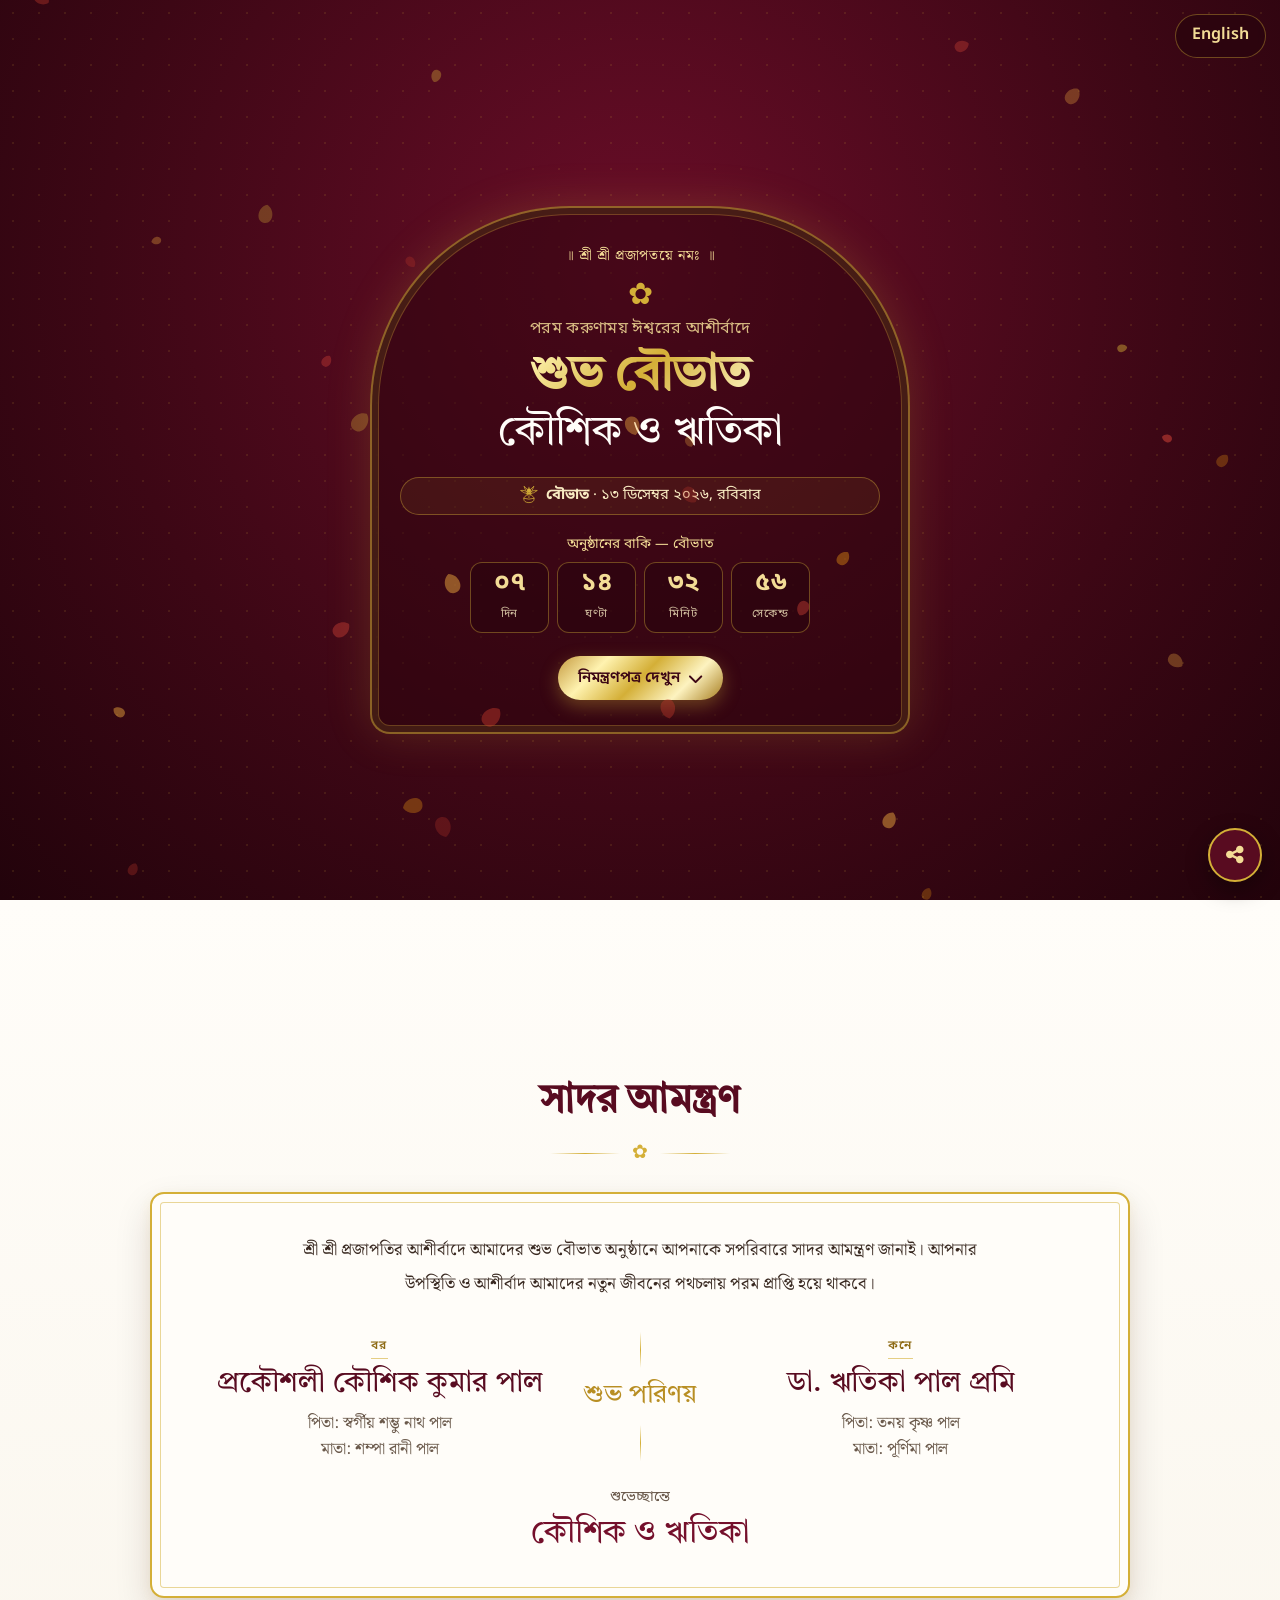
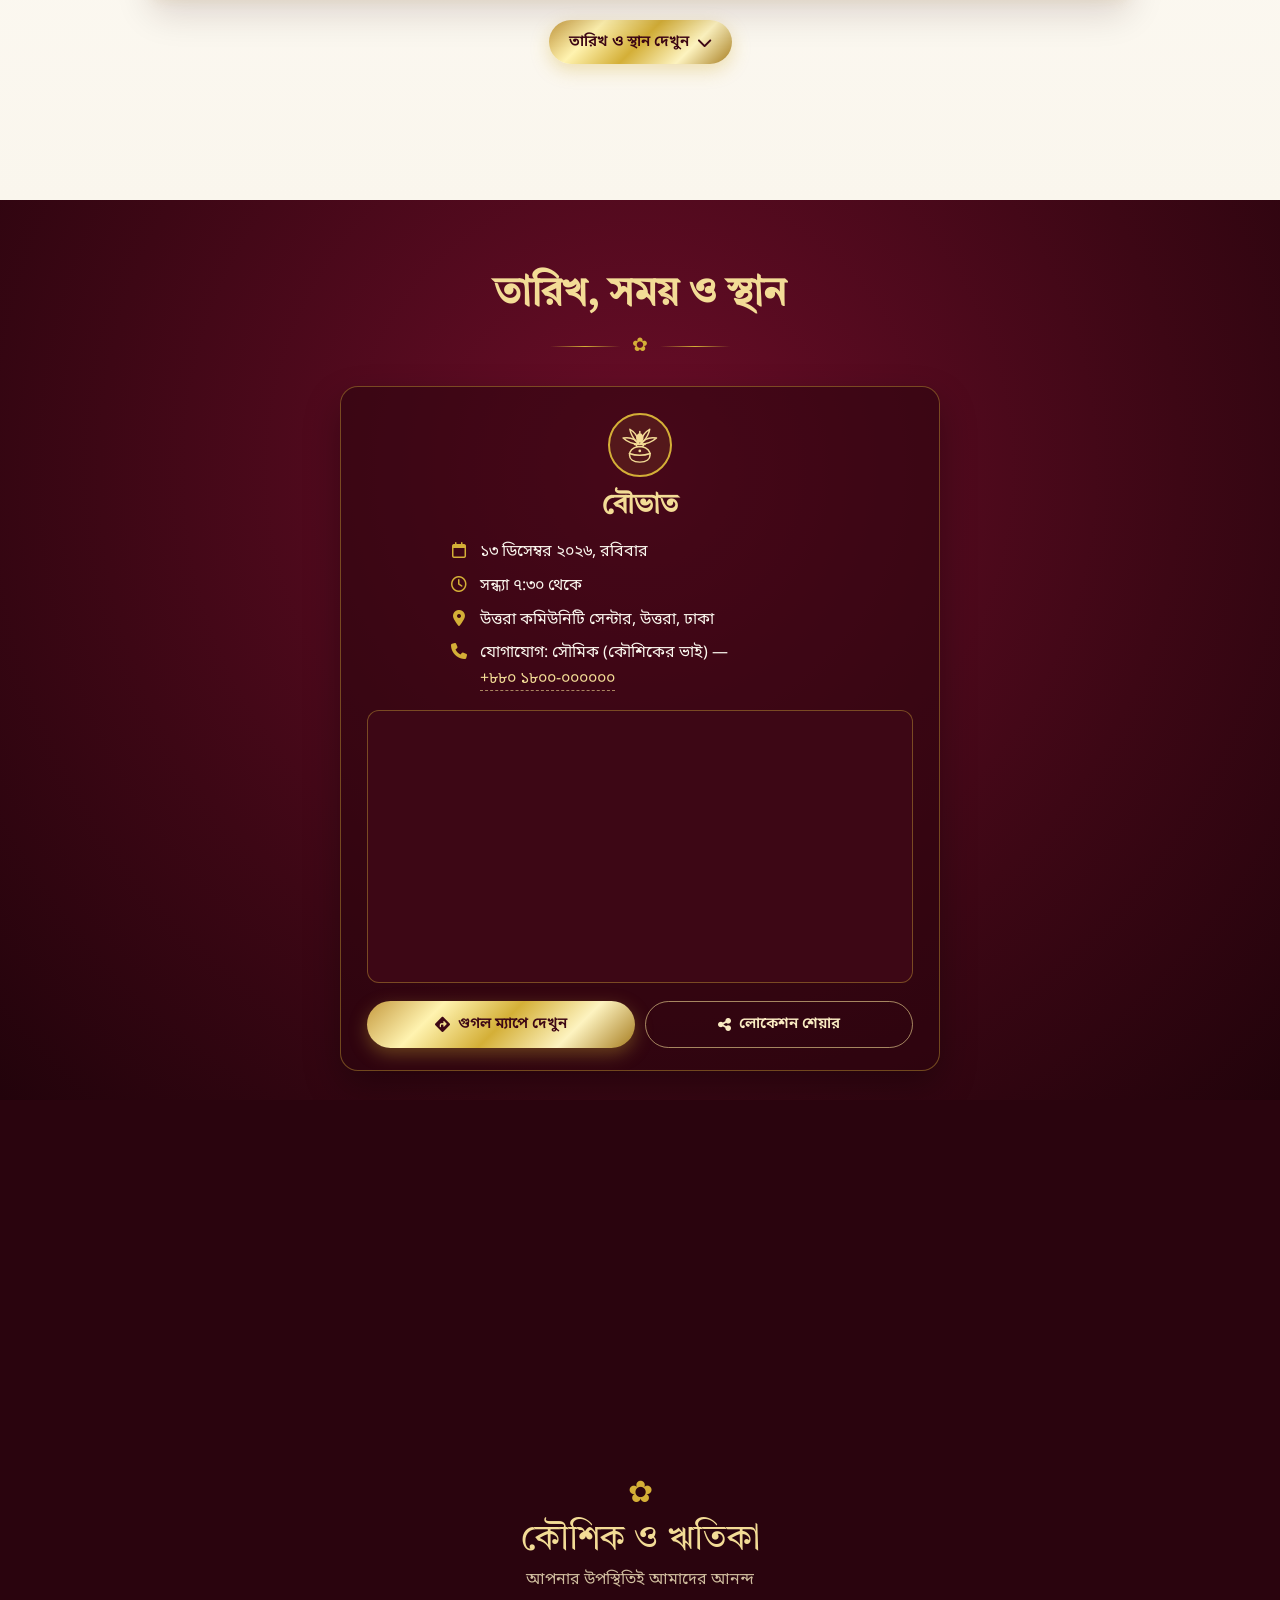
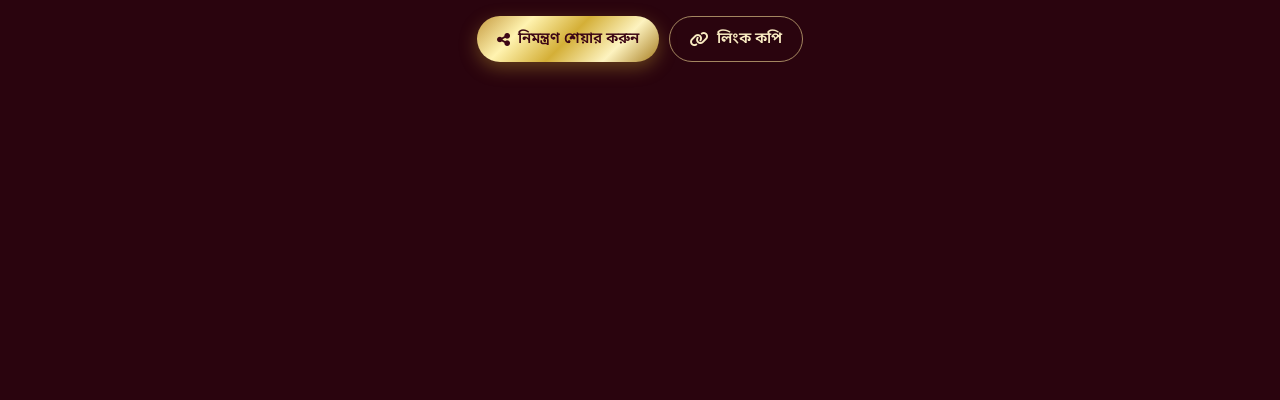
==== reception/index.html @ f01e1d31 "initial commit" ====
<!DOCTYPE html>
<html lang="bn">
<head>
  <meta charset="UTF-8">
  <meta name="viewport" content="width=device-width, initial-scale=1.0">
  <title>কৌশিক ও ঋতিকা | শুভ বৌভাত</title>
  <meta name="description" content="বৌভাত: ১৩ ডিসেম্বর ২০২৬, সন্ধ্যা ৭:৩০ থেকে · উত্তরা কমিউনিটি সেন্টার, ঢাকা">
  <meta name="theme-color" content="#3D0715">
  <meta property="og:title" content="কৌশিক ও ঋতিকা | শুভ বৌভাত">
  <meta property="og:description" content="বৌভাত: ১৩ ডিসেম্বর ২০২৬, সন্ধ্যা ৭:৩০ থেকে · উত্তরা কমিউনিটি সেন্টার, ঢাকা">
  <meta property="og:type" content="website">

  <link rel="preconnect" href="https://fonts.googleapis.com">
  <link rel="preconnect" href="https://fonts.gstatic.com" crossorigin>
  <link href="https://fonts.googleapis.com/css2?family=Cinzel:wght@500;700&family=Cormorant+Garamond:wght@400;600&family=Great+Vibes&family=Outfit:wght@400;600&family=Tiro+Bangla&family=Noto+Sans+Bengali:wght@400;600&family=Noto+Serif+Bengali:wght@400;600&display=swap" rel="stylesheet">
  <link rel="stylesheet" href="https://cdnjs.cloudflare.com/ajax/libs/font-awesome/6.5.1/css/all.min.css" integrity="sha512-DTOQO9RWCH3ppGqcWaEA1BIZOC6xxalwEsw9c2QQeAIftl+Vegovlnee1c9QX4TctnWMn13TZye+giMm8e2LwA==" crossorigin="anonymous" referrerpolicy="no-referrer">
  <link rel="stylesheet" href="../css/style.css">
</head>
<body data-card="reception" data-root="../">
  <canvas id="petals"></canvas>
  <div id="app"></div>
  <script src="../js/config.js"></script>
  <script src="../js/app.js"></script>
</body>
</html>
---- css/style.css ----
/* ==========================================================================
   WEDDING INVITATION CARD
   Palette: Royal Maroon, Cream/Ivory, Metallic Gold
   ========================================================================== */

:root {
  --maroon-dark: #2A040E;
  --maroon-900: #3D0715;
  --maroon-800: #580B20;
  --maroon-700: #740F2B;

  --gold-200: #F9EBC2;
  --gold-300: #F3DC96;
  --gold-500: #D4AF37;
  --gold-600: #B88E23;
  --gold-700: #8E6B15;

  --cream-50: #FFFDF9;
  --cream-100: #FAF6ED;
  --cream-200: #F3EBD9;

  --ink: #3A2A22;
  --ink-soft: #6B5A4C;

  --grad-gold-foil: linear-gradient(135deg, #C59A3F 0%, #FFF3B0 25%, #D4AF37 50%, #FDF3C0 75%, #A67C1E 100%);
  --grad-maroon-radial: radial-gradient(circle at 50% 30%, #6A0D28 0%, #3D0715 60%, #22030B 100%);
  --border-gold: 1px solid rgba(212, 175, 55, 0.4);
  --shadow-card: 0 16px 36px rgba(42, 4, 14, 0.14), 0 4px 12px rgba(212, 175, 55, 0.1);

  --font-display: 'Cinzel', serif;
  --font-script: 'Great Vibes', cursive;
  --font-body: 'Cormorant Garamond', Georgia, serif;
  --font-ui: 'Outfit', system-ui, sans-serif;
}

html[lang="bn"] {
  --font-display: 'Tiro Bangla', 'Noto Serif Bengali', serif;
  --font-script: 'Tiro Bangla', 'Noto Serif Bengali', serif;
  --font-body: 'Noto Serif Bengali', serif;
  --font-ui: 'Noto Sans Bengali', sans-serif;
}

*, *::before, *::after { box-sizing: border-box; margin: 0; padding: 0; }

html { scroll-behavior: smooth; background: var(--maroon-dark); }

body {
  font-family: var(--font-body);
  color: var(--ink);
  background: var(--cream-100);
  line-height: 1.6;
  overflow-x: hidden;
  -webkit-font-smoothing: antialiased;
}

button { font: inherit; cursor: pointer; }
a { color: inherit; }
[hidden] { display: none !important; }

#petals {
  position: fixed;
  inset: 0;
  pointer-events: none;
  z-index: 5;
}

.gold-text {
  background: var(--grad-gold-foil);
  -webkit-background-clip: text;
  background-clip: text;
  -webkit-text-fill-color: transparent;
}

/* ---------------------------------------------------------------- buttons */

.btn {
  display: inline-flex;
  align-items: center;
  justify-content: center;
  gap: 8px;
  padding: 12px 22px;
  border-radius: 999px;
  font-family: var(--font-ui);
  font-size: 0.95rem;
  font-weight: 600;
  text-decoration: none;
  border: none;
  transition: transform 0.2s, box-shadow 0.2s, background 0.2s;
}

.btn:hover { transform: translateY(-2px); }

.btn-gold {
  background: var(--grad-gold-foil);
  color: var(--maroon-900);
  box-shadow: 0 6px 18px rgba(212, 175, 55, 0.35);
}

.btn-outline-light {
  background: transparent;
  color: var(--gold-200);
  border: 1px solid rgba(243, 220, 150, 0.6);
}

.btn-outline-light:hover { background: rgba(212, 175, 55, 0.12); }

/* --------------------------------------------------------- top controls */

.top-controls {
  position: fixed;
  top: 14px;
  right: 14px;
  z-index: 20;
}

.lang-btn {
  padding: 8px 16px;
  border-radius: 999px;
  background: rgba(42, 4, 14, 0.75);
  color: var(--gold-300);
  border: var(--border-gold);
  font-family: 'Noto Sans Bengali', 'Outfit', sans-serif;
  font-weight: 600;
  backdrop-filter: blur(6px);
}

.lang-btn:hover { background: var(--maroon-800); }

.fab {
  position: fixed;
  right: 18px;
  bottom: 18px;
  z-index: 20;
  width: 54px;
  height: 54px;
  border-radius: 50%;
  border: 2px solid var(--gold-500);
  background: var(--maroon-800);
  color: var(--gold-300);
  font-size: 1.25rem;
  box-shadow: 0 8px 22px rgba(0, 0, 0, 0.35);
  transition: transform 0.2s;
}

.fab:hover { transform: scale(1.08); }

/* ------------------------------------------------------------------- hero */

.hero {
  min-height: 100vh;
  min-height: 100svh;
  display: flex;
  align-items: center;
  justify-content: center;
  padding: 72px 16px 48px;
  background: var(--grad-maroon-radial);
  position: relative;
}

.hero::before {
  content: "";
  position: absolute;
  inset: 0;
  background-image: radial-gradient(rgba(212, 175, 55, 0.12) 1px, transparent 1px);
  background-size: 26px 26px;
  pointer-events: none;
}

.hero-card {
  position: relative;
  width: 100%;
  max-width: 560px;
  text-align: center;
  padding: 44px 24px 36px;
  border: 2px solid rgba(212, 175, 55, 0.55);
  border-radius: 200px 200px 20px 20px;
  background: rgba(42, 4, 14, 0.55);
  box-shadow: 0 0 45px rgba(212, 175, 55, 0.18), inset 0 0 0 6px rgba(42, 4, 14, 0.6), inset 0 0 0 7px rgba(212, 175, 55, 0.35);
  color: var(--gold-200);
}

.blessing {
  font-family: 'Noto Serif Bengali', serif;
  color: var(--gold-300);
  font-size: 0.95rem;
  letter-spacing: 0.04em;
  margin-bottom: 18px;
}

.avatar {
  width: 150px;
  height: 150px;
  margin: 0 auto 18px;
  border-radius: 50%;
  border: 3px solid var(--gold-500);
  box-shadow: 0 0 0 6px rgba(212, 175, 55, 0.15), 0 0 30px rgba(212, 175, 55, 0.3);
  background: radial-gradient(circle, #7A1230 0%, #3D0715 100%);
  display: flex;
  align-items: center;
  justify-content: center;
  overflow: hidden;
}

.avatar img { width: 100%; height: 100%; object-fit: cover; }

.ornament {
  font-size: 2.4rem;
  line-height: 1;
  color: var(--gold-500);
  margin-bottom: 12px;
}

.hero-sub {
  font-family: var(--font-ui);
  font-size: 0.85rem;
  letter-spacing: 0.12em;
  text-transform: uppercase;
  color: var(--gold-300);
  opacity: 0.85;
}

html[lang="bn"] .hero-sub { letter-spacing: 0.02em; font-size: 1rem; }

.hero-title {
  font-family: var(--font-display);
  font-size: clamp(2.1rem, 7vw, 3.2rem);
  line-height: 1.25;
  margin: 6px 0 4px;
}

.hero-names {
  font-family: var(--font-script);
  font-size: clamp(2rem, 7vw, 2.8rem);
  color: var(--cream-50);
  line-height: 1.3;
}

.hero-dates {
  list-style: none;
  margin: 18px 0 4px;
  display: grid;
  gap: 8px;
  font-family: var(--font-ui);
  font-size: 0.98rem;
}

.hero-dates li {
  padding: 8px 14px;
  border: var(--border-gold);
  border-radius: 999px;
  background: rgba(212, 175, 55, 0.08);
}

.hero-dates .icon { width: 1.35em; height: 1.35em; vertical-align: -0.3em; color: var(--gold-500); margin-right: 4px; }

.countdown { margin: 22px 0 26px; }

.countdown-label {
  font-family: var(--font-ui);
  font-size: 0.85rem;
  color: var(--gold-300);
  margin-bottom: 10px;
}

.countdown-grid {
  display: grid;
  grid-template-columns: repeat(4, 1fr);
  gap: 8px;
  max-width: 380px;
  margin: 0 auto;
}

.countdown-box {
  padding: 10px 4px;
  border-radius: 12px;
  border: var(--border-gold);
  background: rgba(42, 4, 14, 0.6);
}

.countdown-num {
  display: block;
  font-family: var(--font-display);
  font-size: 1.7rem;
  font-weight: 700;
  color: var(--gold-300);
  line-height: 1.2;
}

html[lang="bn"] .countdown-num { font-family: 'Noto Sans Bengali', sans-serif; }

.countdown-unit {
  font-family: var(--font-ui);
  font-size: 0.72rem;
  text-transform: uppercase;
  letter-spacing: 0.08em;
  color: var(--gold-200);
  opacity: 0.8;
}

/* --------------------------------------------------------------- sections */

.section {
  padding: 72px 16px;
  text-align: center;
  position: relative;
}

.section.cream { background: linear-gradient(180deg, var(--cream-50), var(--cream-100)); }
.section.maroon { background: var(--grad-maroon-radial); color: var(--gold-200); }

.section-title {
  font-family: var(--font-display);
  font-size: clamp(1.8rem, 5vw, 2.5rem);
  color: var(--maroon-800);
  line-height: 1.3;
}

.section.maroon .section-title { color: var(--gold-300); }

.divider {
  display: flex;
  align-items: center;
  justify-content: center;
  gap: 12px;
  margin: 10px auto 36px;
  color: var(--gold-500);
  font-size: 1.2rem;
}

.divider span {
  width: 70px;
  height: 1px;
  background: linear-gradient(90deg, transparent, var(--gold-500), transparent);
}

/* -------------------------------------------------------- invitation card */

.invite-card {
  max-width: 640px;
  margin: 0 auto;
  padding: 44px 28px 40px;
  background: var(--cream-50);
  border: 2px solid var(--gold-500);
  border-radius: 14px;
  box-shadow: var(--shadow-card), inset 0 0 0 8px var(--cream-50), inset 0 0 0 9px rgba(212, 175, 55, 0.5);
  position: relative;
}

.invite-message {
  font-size: 1.15rem;
  color: var(--ink);
  line-height: 1.9;
  max-width: 520px;
  margin: 0 auto 30px;
}

html[lang="bn"] .invite-message { font-size: 1.05rem; line-height: 2; }

.couple { display: grid; gap: 16px; }

.person-label {
  display: inline-block;
  font-family: var(--font-ui);
  font-size: 0.75rem;
  font-weight: 600;
  letter-spacing: 0.12em;
  text-transform: uppercase;
  color: var(--gold-700);
  border-bottom: 1px solid rgba(212, 175, 55, 0.6);
  padding-bottom: 2px;
  margin-bottom: 6px;
}

.person-name {
  font-family: var(--font-display);
  font-size: clamp(1.35rem, 4.5vw, 1.8rem);
  color: var(--maroon-800);
  line-height: 1.35;
}

html[lang="bn"] .person-name { font-weight: 400; }

.person-parents {
  margin-top: 6px;
  color: var(--ink-soft);
  font-size: 1.02rem;
}

.weds {
  font-family: var(--font-script);
  font-size: 1.9rem;
  color: var(--gold-600);
  display: flex;
  align-items: center;
  justify-content: center;
  gap: 14px;
}

.weds::before, .weds::after {
  content: "";
  width: 50px;
  height: 1px;
  background: var(--gold-500);
}

.regards {
  margin-top: 30px;
  font-family: var(--font-ui);
  font-size: 0.9rem;
  color: var(--ink-soft);
}

.signature {
  font-family: var(--font-script);
  font-size: 2rem;
  color: var(--maroon-700);
}


/* ----------------------------------------------------------------- events */

.events {
  display: grid;
  gap: 24px;
  max-width: 520px;
  margin: 0 auto;
}

.events.two { max-width: 1040px; }

@media (min-width: 860px) {
  .events.two { grid-template-columns: 1fr 1fr; }
}

.event {
  padding: 32px 22px 24px;
  border-radius: 18px;
  border: var(--border-gold);
  background: rgba(42, 4, 14, 0.55);
  box-shadow: 0 16px 36px rgba(0, 0, 0, 0.3);
  display: flex;
  flex-direction: column;
}

.event-icon {
  width: 70px;
  height: 70px;
  margin: 0 auto 12px;
  border-radius: 50%;
  border: 2px solid var(--gold-500);
  display: flex;
  align-items: center;
  justify-content: center;
  font-size: 1.5rem;
  color: var(--gold-300);
  background: rgba(212, 175, 55, 0.1);
}

.event-title {
  font-family: var(--font-display);
  font-size: 1.7rem;
  color: var(--gold-300);
  margin-bottom: 14px;
}

.event-info {
  list-style: none;
  display: grid;
  gap: 8px;
  text-align: left;
  max-width: 380px;
  margin: 0 auto 20px;
  font-family: var(--font-ui);
  font-size: 1rem;
  color: var(--cream-100);
}

.event-info li { display: flex; gap: 12px; align-items: baseline; }
.event-info i { width: 18px; color: var(--gold-500); text-align: center; flex-shrink: 0; }

.map {
  border-radius: 12px;
  overflow: hidden;
  border: var(--border-gold);
  aspect-ratio: 16 / 10;
  background: var(--maroon-900);
  margin-top: auto;
}

.map iframe { width: 100%; height: 100%; border: 0; display: block; }

.event-actions {
  display: flex;
  flex-wrap: wrap;
  gap: 10px;
  justify-content: center;
  margin-top: 18px;
}

.event-actions .btn { flex: 1 1 180px; }

/* ----------------------------------------------------------------- footer */

.footer {
  padding: 56px 16px 96px;
  text-align: center;
  background: var(--maroon-dark);
  color: var(--gold-200);
  border-top: var(--border-gold);
}

.footer-names {
  font-family: var(--font-script);
  font-size: 2.2rem;
  color: var(--gold-300);
}

.footer-note {
  font-family: var(--font-ui);
  opacity: 0.8;
  margin-bottom: 22px;
}

.footer-actions {
  display: flex;
  flex-wrap: wrap;
  gap: 10px;
  justify-content: center;
}

/* ------------------------------------------------------------ share sheet */

.sheet {
  position: fixed;
  inset: 0;
  z-index: 30;
  background: rgba(20, 2, 7, 0.6);
  display: flex;
  align-items: flex-end;
  justify-content: center;
  padding: 16px;
}

.sheet-card {
  width: 100%;
  max-width: 420px;
  background: var(--cream-50);
  border-radius: 18px;
  padding: 22px 18px;
  border: 2px solid var(--gold-500);
  animation: sheet-up 0.25s ease-out;
}

@keyframes sheet-up { from { transform: translateY(30px); opacity: 0; } }

.sheet-title {
  font-family: var(--font-display);
  font-size: 1.4rem;
  color: var(--maroon-800);
  text-align: center;
  margin-bottom: 14px;
}

.sheet-options {
  display: grid;
  grid-template-columns: repeat(4, 1fr);
  gap: 8px;
}

.sheet-options a, .sheet-options button {
  display: flex;
  flex-direction: column;
  align-items: center;
  gap: 6px;
  padding: 10px 4px;
  border-radius: 12px;
  border: none;
  background: var(--cream-200);
  color: var(--maroon-800);
  font-family: var(--font-ui);
  font-size: 0.78rem;
  text-decoration: none;
}

.sheet-options i { font-size: 1.5rem; }
.sheet-options .fa-whatsapp { color: #1E9E52; }
.sheet-options .fa-facebook-messenger, .sheet-options .fa-facebook { color: #1877F2; }

/* ------------------------------------------------------------------ toast */

.toast {
  position: fixed;
  left: 50%;
  bottom: 86px;
  transform: translate(-50%, 20px);
  z-index: 40;
  padding: 10px 20px;
  border-radius: 999px;
  background: var(--maroon-900);
  color: var(--gold-200);
  border: var(--border-gold);
  font-family: var(--font-ui);
  opacity: 0;
  pointer-events: none;
  transition: opacity 0.25s, transform 0.25s;
}

.toast.show { opacity: 1; transform: translate(-50%, 0); }

@media (max-width: 420px) {
  .hero-card { padding: 36px 16px 28px; border-radius: 160px 160px 18px 18px; }
  .avatar { width: 124px; height: 124px; }
  .invite-card { padding: 36px 18px 32px; }
  .countdown-num { font-size: 1.4rem; }
}

/* ---------------------------------------------------------------- desktop */

@media (min-width: 900px) {
  .section { padding: 64px 32px; }
  .divider { margin-bottom: 30px; }

  /* Groom · শুভ পরিণয় · Bride in one row */
  .invite-card { max-width: 980px; padding: 40px 48px 36px; }
  .invite-message { max-width: 720px; margin-bottom: 30px; }
  .couple { grid-template-columns: 1fr auto 1fr; align-items: center; gap: 24px; }
  .weds { flex-direction: column; gap: 8px; font-size: 1.6rem; }
  .weds::before, .weds::after { width: 1px; height: 36px; background: linear-gradient(transparent, var(--gold-500), transparent); }
  .regards { margin-top: 24px; }

  .events { max-width: 600px; }
  .events.two { max-width: 1120px; gap: 28px; }
  .event { padding: 26px 26px 22px; }
  .event-icon { width: 64px; height: 64px; margin-bottom: 8px; }
  .event-title { margin-bottom: 12px; }
  .event-info { margin-bottom: 18px; }
  .map { aspect-ratio: 16 / 8; }
}

/* Laptop screens: keep the whole opening card inside one screen */
@media (min-width: 600px) and (max-height: 900px) {
  .hero { padding: 24px 16px; }
  .hero-card { max-width: 540px; padding: clamp(22px, 4vh, 40px) 28px clamp(20px, 3.5vh, 32px); }
  .blessing { margin-bottom: 1.4vh; font-size: 0.9rem; }
  .ornament { font-size: 1.9rem; margin-bottom: 0.8vh; }
  .avatar { width: clamp(90px, 15vh, 140px); height: clamp(90px, 15vh, 140px); margin-bottom: 1.4vh; }
  .hero-title { font-size: clamp(1.9rem, 6.2vh, 3rem); margin: 0.4vh 0 0; }
  .hero-names { font-size: clamp(1.7rem, 5.4vh, 2.6rem); }
  .hero-dates { margin: 1.8vh 0 0; gap: 6px; font-size: 0.92rem; }
  .hero-dates li { padding: 6px 14px; }
  .countdown { margin: 2.2vh 0 2.6vh; }
  .countdown-label { margin-bottom: 6px; }
  .countdown-grid { max-width: 340px; }
  .countdown-box { padding: 6px 4px; }
  .countdown-num { font-size: clamp(1.25rem, 3.6vh, 1.6rem); }
  .btn { padding: 10px 20px; }
}

/* Petals are lighter on big screens so they never cover the text */
@media (min-width: 900px) {
  #petals { opacity: 0.6; }
}

/* ------------------------------------------------ one section per screen */

html { scroll-snap-type: y mandatory; }

.screen {
  height: 100vh;
  height: 100svh;
  min-height: 0;
  display: flex;
  align-items: center;
  justify-content: center;
  overflow: hidden;
  scroll-snap-align: start;
  /* room at the top for the language button, at the bottom for the share button */
  padding: 64px 16px 24px;
}

.screen > .fit {
  width: 100%;
  flex-shrink: 0;
  transform-origin: center center;
}

.hero.screen .fit { display: flex; justify-content: center; }

.screen .divider { margin-bottom: 24px; }

.footer.screen { padding-bottom: 24px; border-top: none; }
.footer .ornament { margin-bottom: 4px; }

@media (max-width: 899px) {
  .screen .invite-card { padding: 30px 20px 26px; }
  .screen .invite-message { margin-bottom: 20px; }
  .screen .couple { gap: 10px; }
  .screen .regards { margin-top: 18px; }
}

.next-btn { margin-top: 22px; }

.event-info .phone { color: var(--gold-300); text-decoration: none; border-bottom: 1px dashed rgba(243, 220, 150, 0.6); white-space: nowrap; }

.event-icon .icon { width: 66%; height: 66%; }
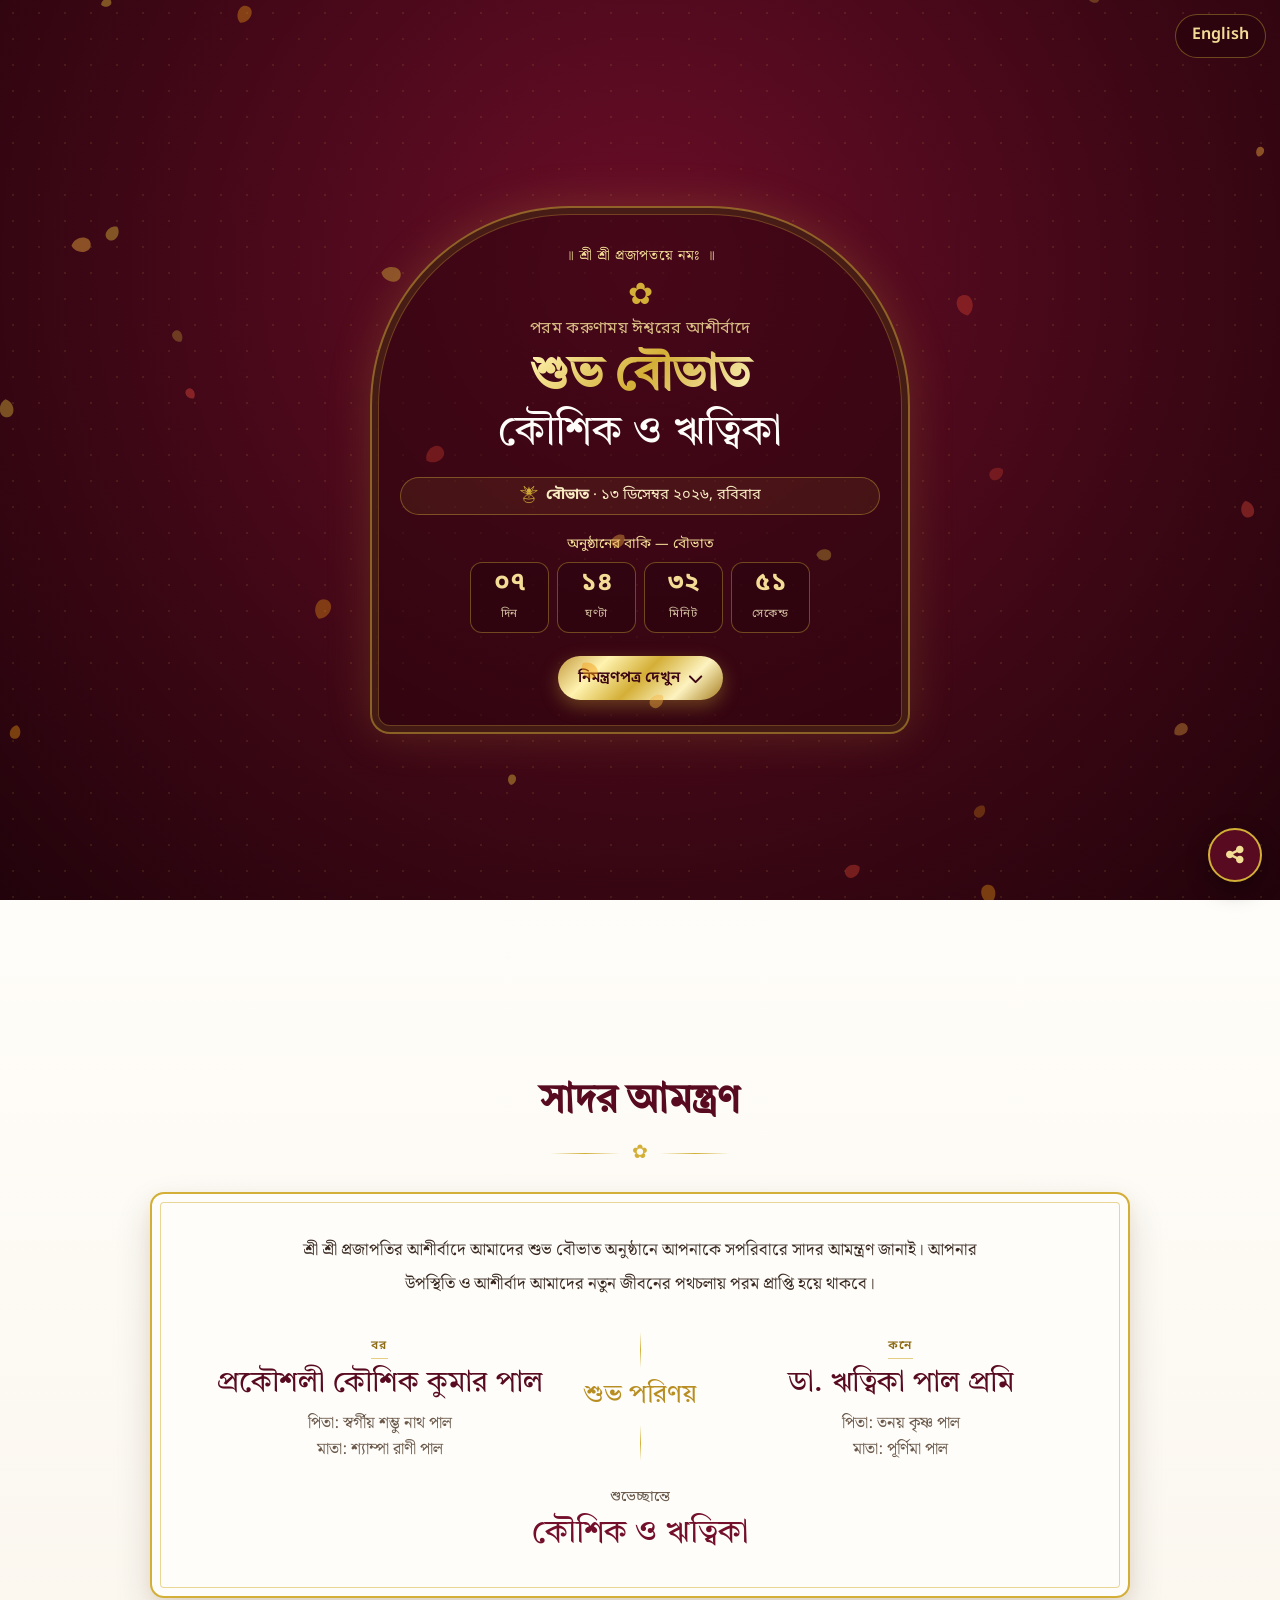
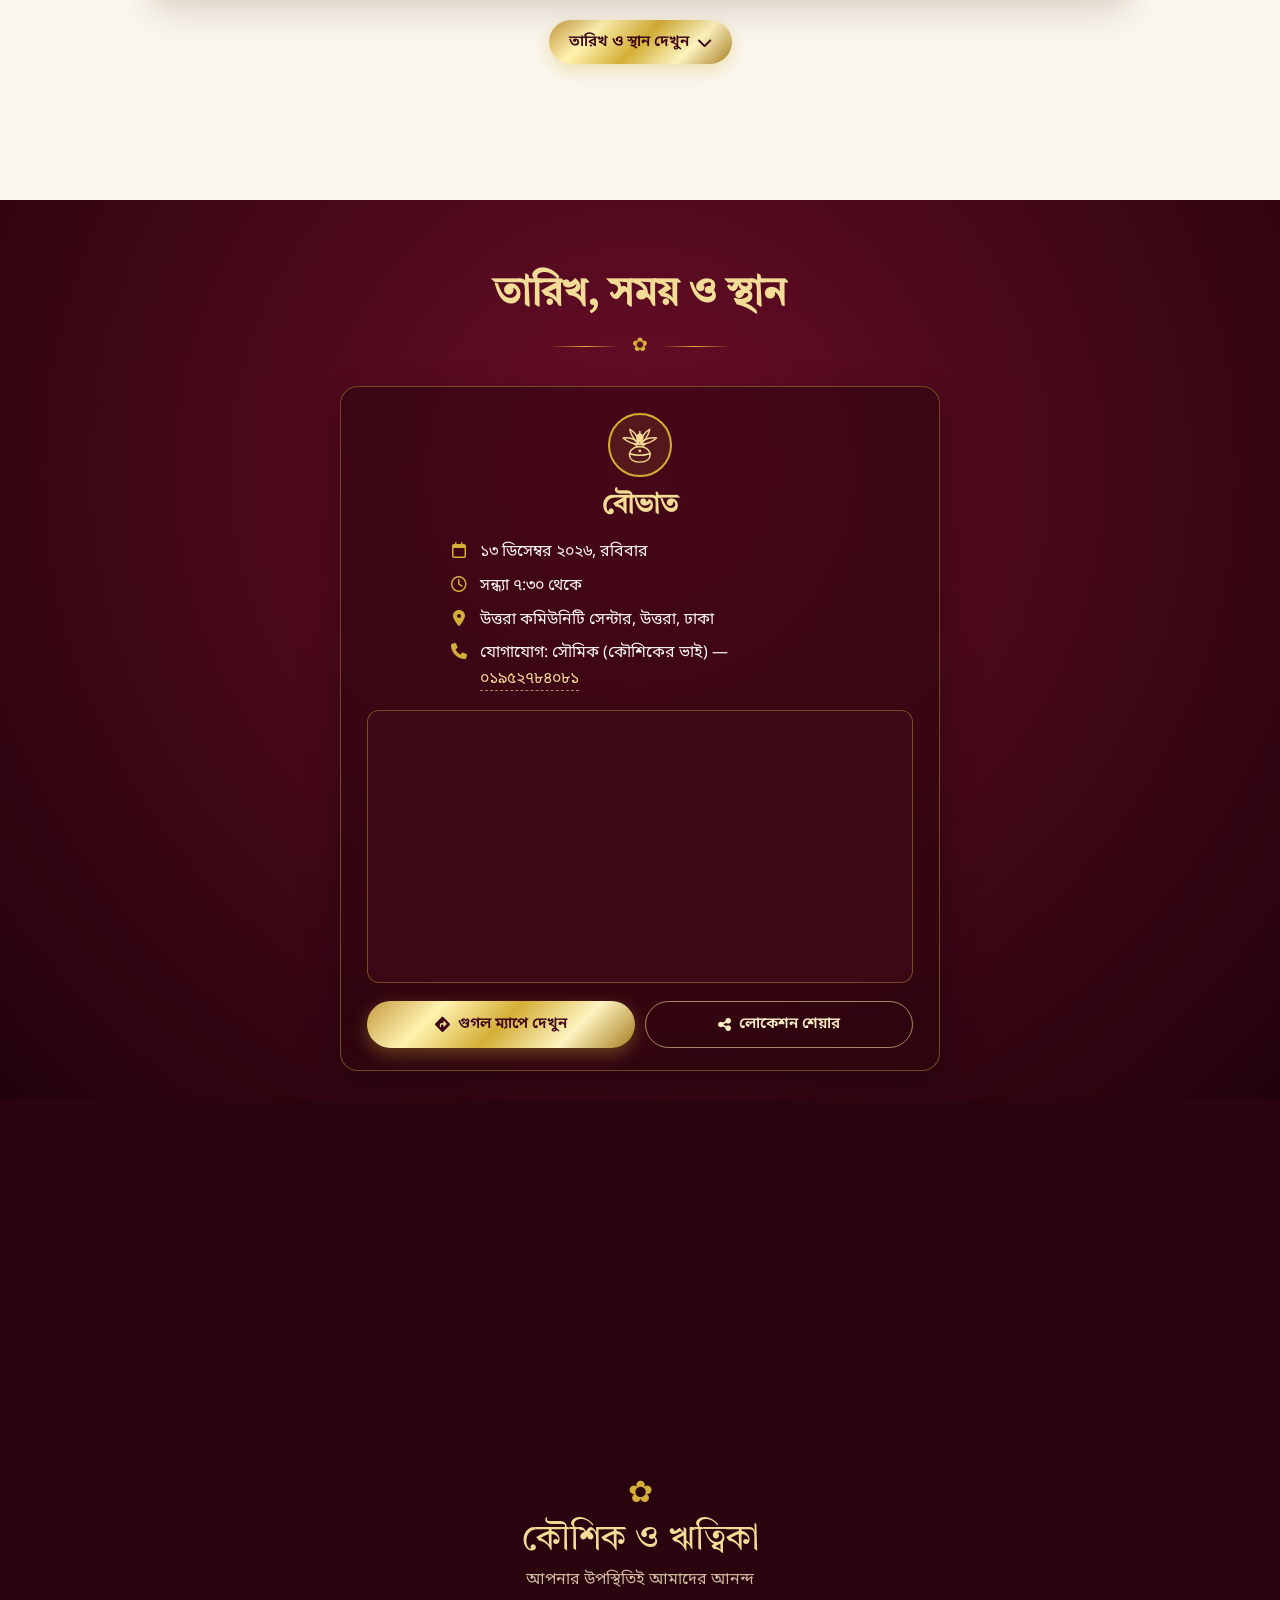
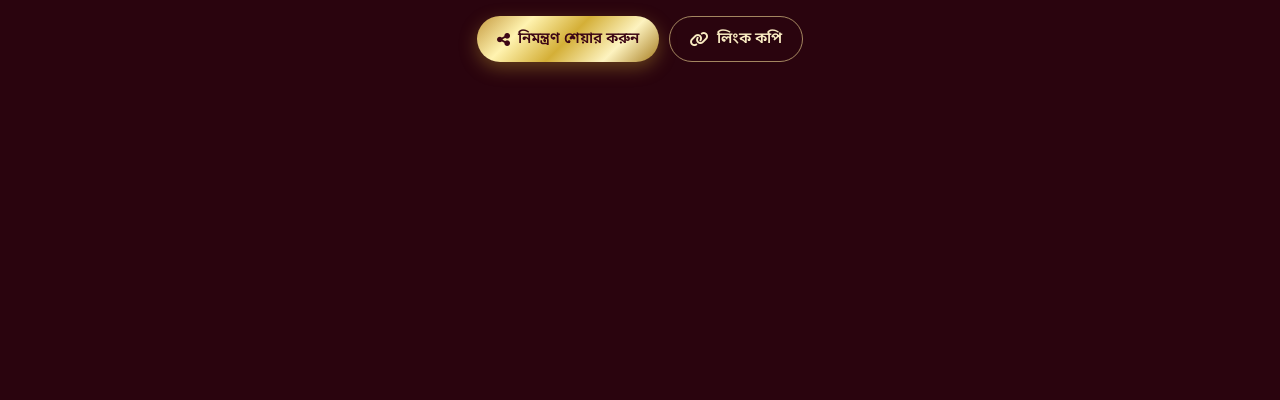
==== commit 23f33815: "modified info" ====
--- a/reception/index.html
+++ b/reception/index.html
@@ -3,10 +3,10 @@
 <head>
   <meta charset="UTF-8">
   <meta name="viewport" content="width=device-width, initial-scale=1.0">
-  <title>কৌশিক ও ঋতিকা | শুভ বৌভাত</title>
+  <title>কৌশিক ও ঋত্বিকা | শুভ বৌভাত</title>
   <meta name="description" content="বৌভাত: ১৩ ডিসেম্বর ২০২৬, সন্ধ্যা ৭:৩০ থেকে · উত্তরা কমিউনিটি সেন্টার, ঢাকা">
   <meta name="theme-color" content="#3D0715">
-  <meta property="og:title" content="কৌশিক ও ঋতিকা | শুভ বৌভাত">
+  <meta property="og:title" content="কৌশিক ও ঋত্বিকা | শুভ বৌভাত">
   <meta property="og:description" content="বৌভাত: ১৩ ডিসেম্বর ২০২৬, সন্ধ্যা ৭:৩০ থেকে · উত্তরা কমিউনিটি সেন্টার, ঢাকা">
   <meta property="og:type" content="website">
 
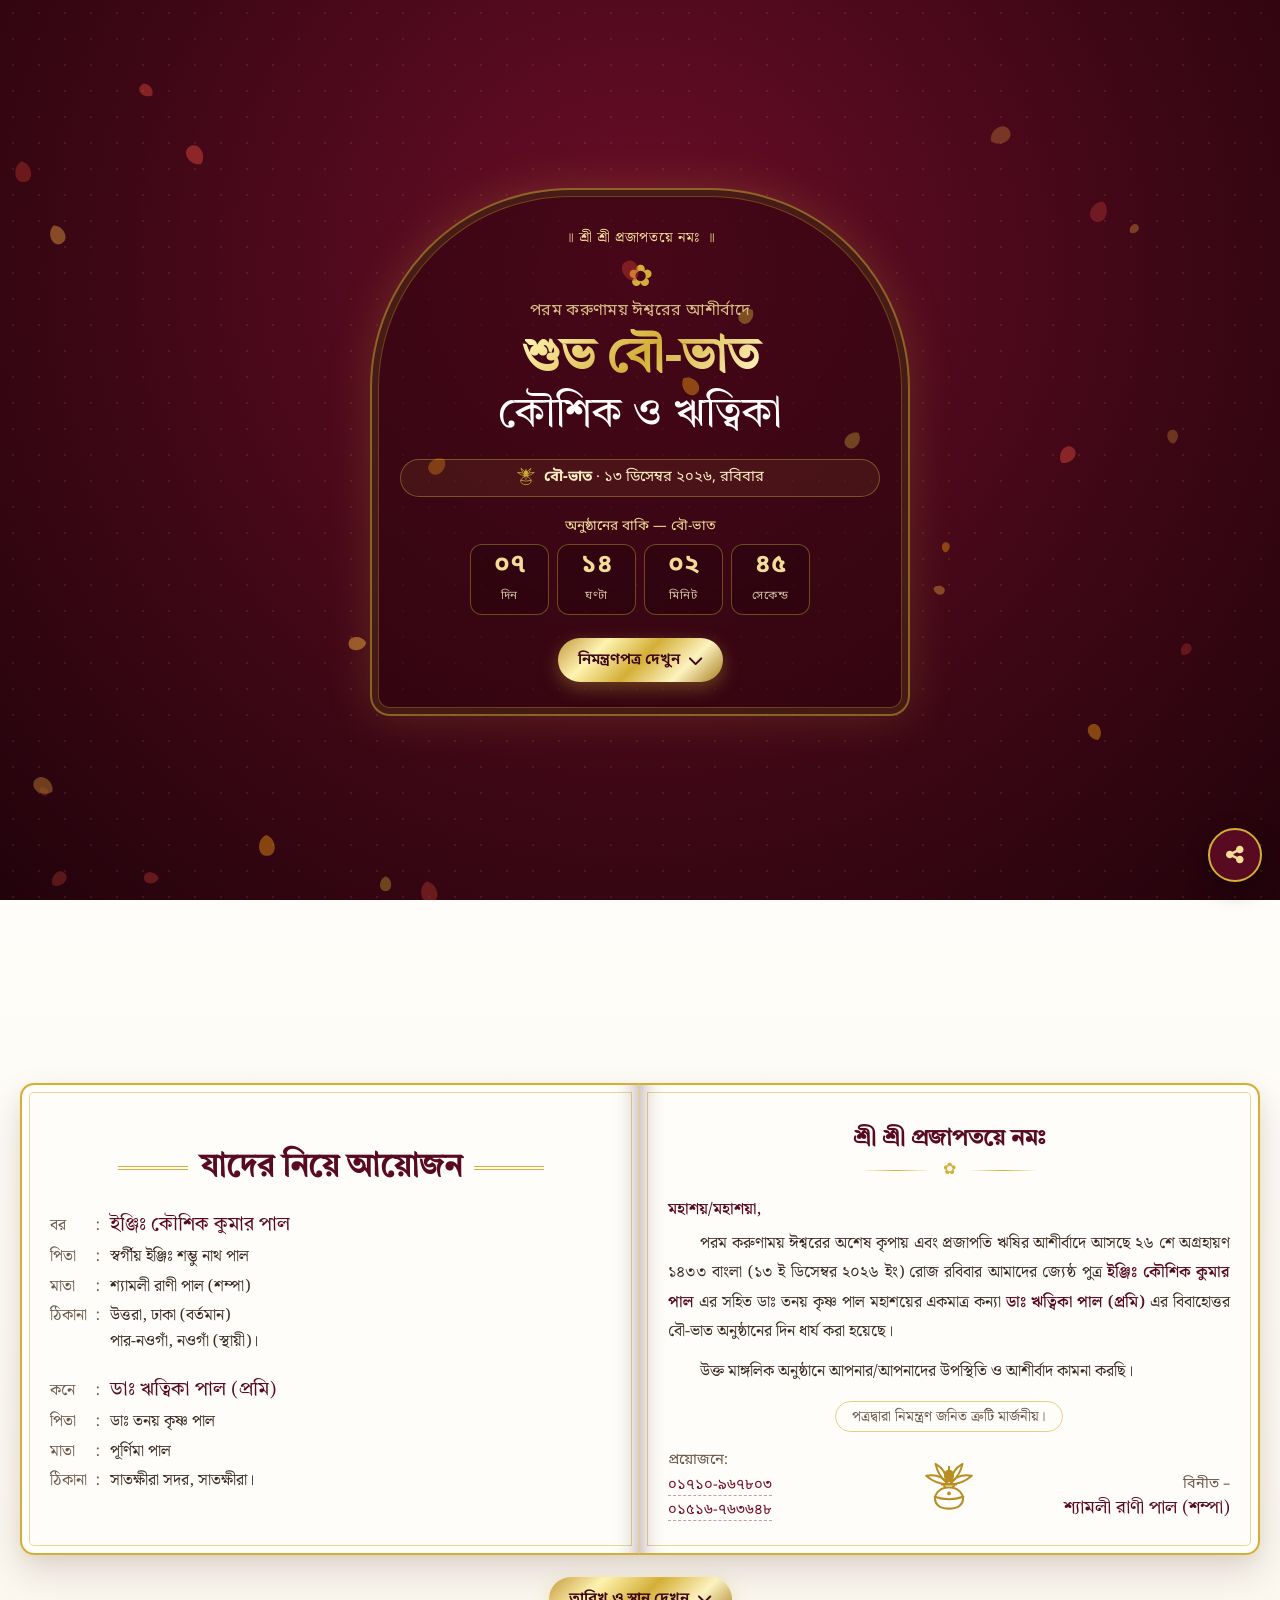
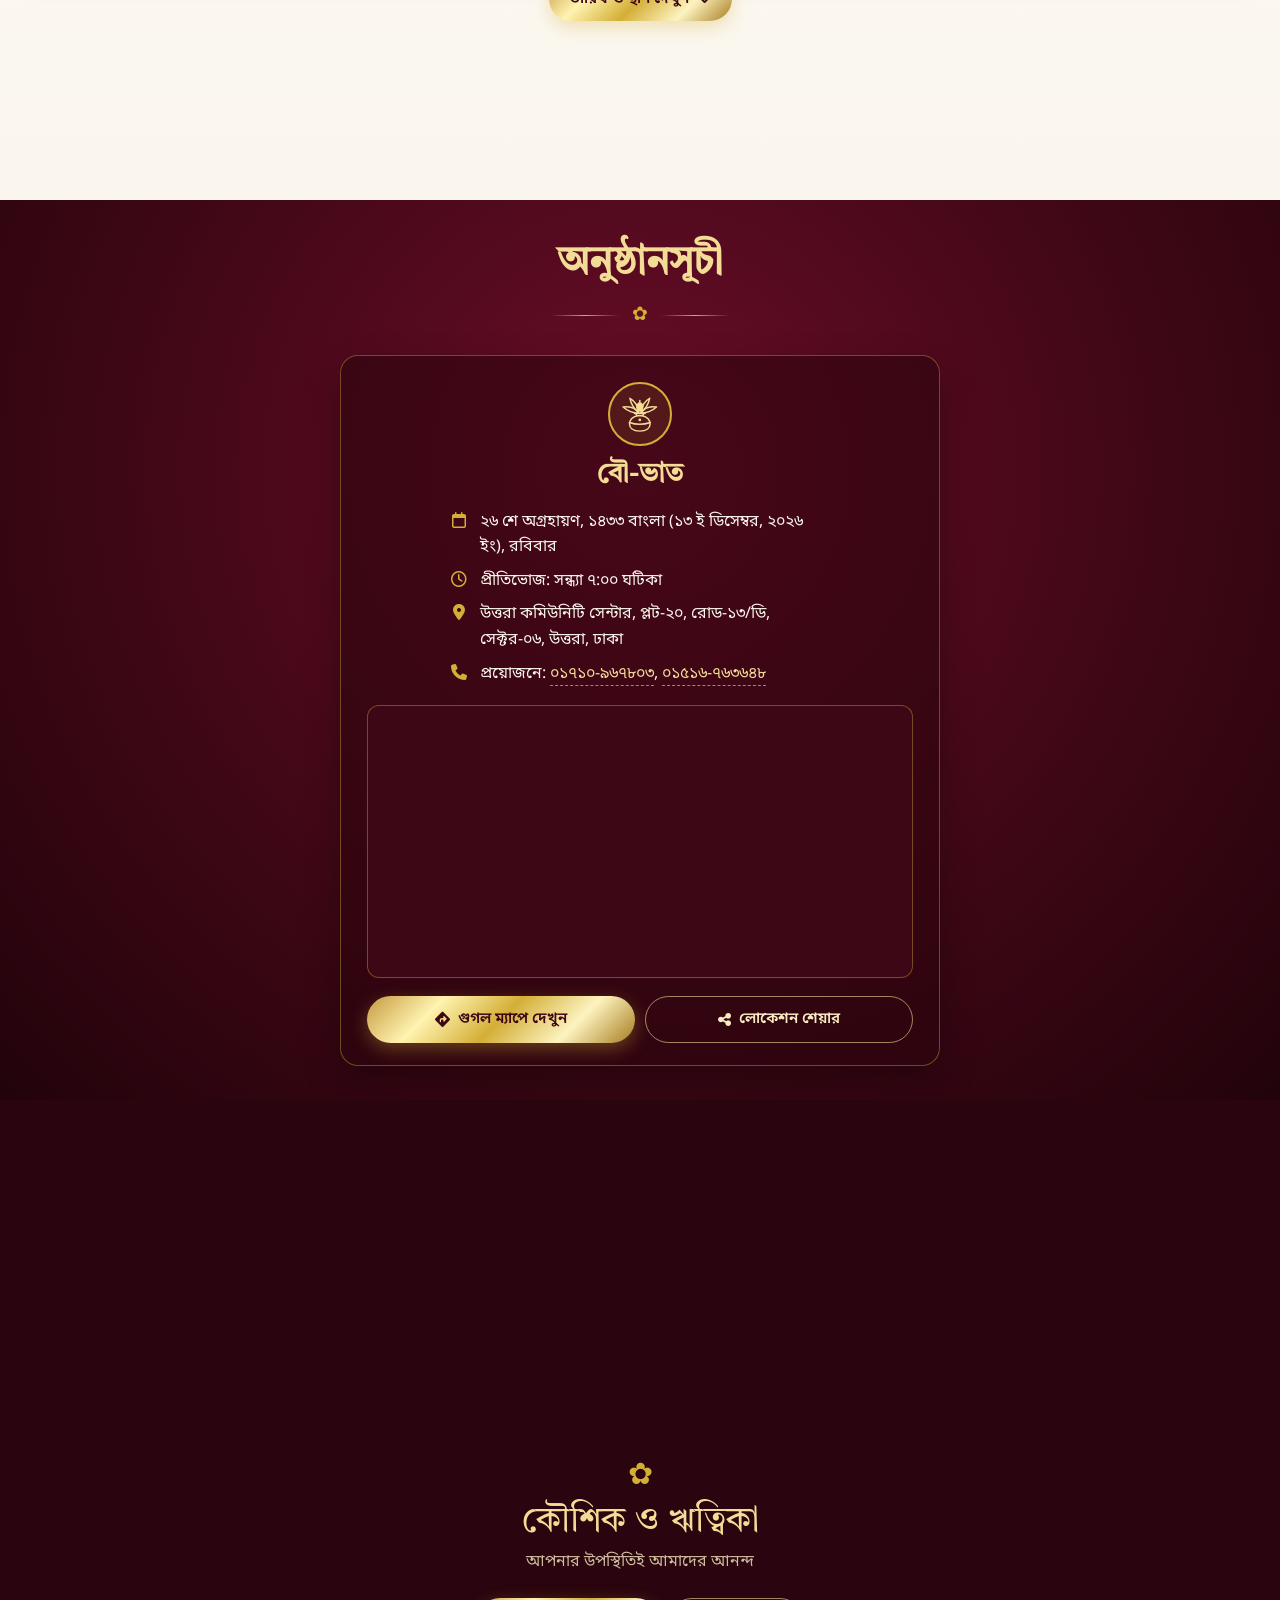
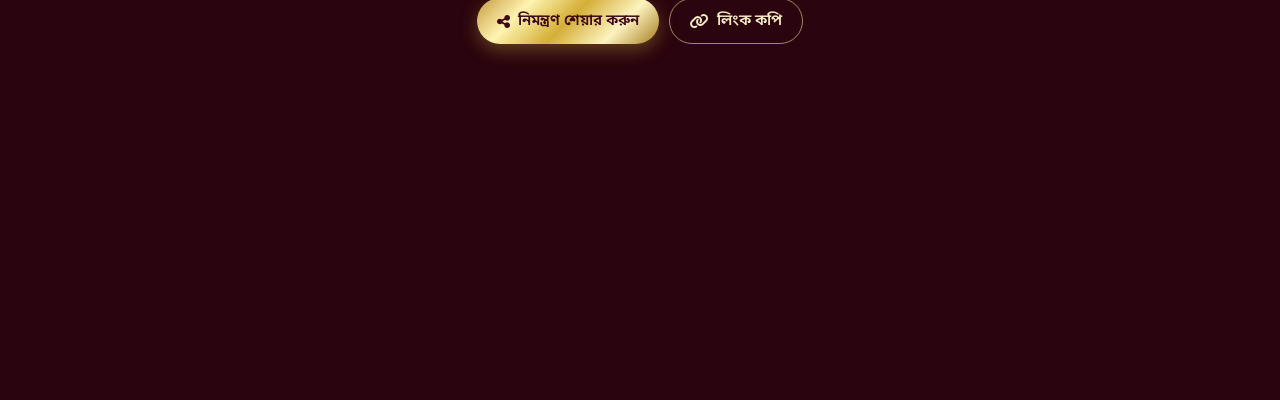
==== commit 4fdc496e: "Wedding and bou-bhat invitation cards Invitation pages /wedding, /reception and /wedding-reception i" ====
--- a/reception/index.html
+++ b/reception/index.html
@@ -3,16 +3,26 @@
 <head>
   <meta charset="UTF-8">
   <meta name="viewport" content="width=device-width, initial-scale=1.0">
-  <title>কৌশিক ও ঋত্বিকা | শুভ বৌভাত</title>
-  <meta name="description" content="বৌভাত: ১৩ ডিসেম্বর ২০২৬, সন্ধ্যা ৭:৩০ থেকে · উত্তরা কমিউনিটি সেন্টার, ঢাকা">
+  <title>কৌশিক ও ঋত্বিকা | শুভ বৌ-ভাত</title>
+  <meta name="description" content="বৌ-ভাত: ২৬ শে অগ্রহায়ণ ১৪৩৩ (১৩ ডিসেম্বর ২০২৬), রবিবার · প্রীতিভোজ সন্ধ্যা ৭:০০ · উত্তরা কমিউনিটি সেন্টার, সেক্টর-০৬, উত্তরা, ঢাকা">
+  <meta name="robots" content="noindex, nofollow">
   <meta name="theme-color" content="#3D0715">
-  <meta property="og:title" content="কৌশিক ও ঋত্বিকা | শুভ বৌভাত">
-  <meta property="og:description" content="বৌভাত: ১৩ ডিসেম্বর ২০২৬, সন্ধ্যা ৭:৩০ থেকে · উত্তরা কমিউনিটি সেন্টার, ঢাকা">
+  <meta property="og:title" content="কৌশিক ও ঋত্বিকা | শুভ বৌ-ভাত">
+  <meta property="og:description" content="বৌ-ভাত: ২৬ শে অগ্রহায়ণ ১৪৩৩ (১৩ ডিসেম্বর ২০২৬), রবিবার · প্রীতিভোজ সন্ধ্যা ৭:০০ · উত্তরা কমিউনিটি সেন্টার, সেক্টর-০৬, উত্তরা, ঢাকা">
   <meta property="og:type" content="website">
+  <meta property="og:url" content="https://kawshik-ritika.github.io/reception/">
+  <meta property="og:site_name" content="কৌশিক ও ঋত্বিকা">
+  <meta property="og:locale" content="bn_BD">
+  <meta property="og:image" content="https://kawshik-ritika.github.io/assets/og-reception.jpg">
+  <meta property="og:image:type" content="image/jpeg">
+  <meta property="og:image:width" content="1200">
+  <meta property="og:image:height" content="630">
+  <meta property="og:image:alt" content="শুভ বৌ-ভাত — কৌশিক ও ঋত্বিকা, ১৩ ডিসেম্বর ২০২৬">
+  <meta name="twitter:card" content="summary_large_image">
 
   <link rel="preconnect" href="https://fonts.googleapis.com">
   <link rel="preconnect" href="https://fonts.gstatic.com" crossorigin>
-  <link href="https://fonts.googleapis.com/css2?family=Cinzel:wght@500;700&family=Cormorant+Garamond:wght@400;600&family=Great+Vibes&family=Outfit:wght@400;600&family=Tiro+Bangla&family=Noto+Sans+Bengali:wght@400;600&family=Noto+Serif+Bengali:wght@400;600&display=swap" rel="stylesheet">
+  <link href="https://fonts.googleapis.com/css2?family=Tiro+Bangla&family=Noto+Sans+Bengali:wght@400;600&family=Noto+Serif+Bengali:wght@400;600&display=swap" rel="stylesheet">
   <link rel="stylesheet" href="https://cdnjs.cloudflare.com/ajax/libs/font-awesome/6.5.1/css/all.min.css" integrity="sha512-DTOQO9RWCH3ppGqcWaEA1BIZOC6xxalwEsw9c2QQeAIftl+Vegovlnee1c9QX4TctnWMn13TZye+giMm8e2LwA==" crossorigin="anonymous" referrerpolicy="no-referrer">
   <link rel="stylesheet" href="../css/style.css">
 </head>
--- a/css/style.css
+++ b/css/style.css
@@ -27,13 +27,6 @@
   --border-gold: 1px solid rgba(212, 175, 55, 0.4);
   --shadow-card: 0 16px 36px rgba(42, 4, 14, 0.14), 0 4px 12px rgba(212, 175, 55, 0.1);
 
-  --font-display: 'Cinzel', serif;
-  --font-script: 'Great Vibes', cursive;
-  --font-body: 'Cormorant Garamond', Georgia, serif;
-  --font-ui: 'Outfit', system-ui, sans-serif;
-}
-
-html[lang="bn"] {
   --font-display: 'Tiro Bangla', 'Noto Serif Bengali', serif;
   --font-script: 'Tiro Bangla', 'Noto Serif Bengali', serif;
   --font-body: 'Noto Serif Bengali', serif;
@@ -103,28 +96,6 @@
 }
 
 .btn-outline-light:hover { background: rgba(212, 175, 55, 0.12); }
-
-/* --------------------------------------------------------- top controls */
-
-.top-controls {
-  position: fixed;
-  top: 14px;
-  right: 14px;
-  z-index: 20;
-}
-
-.lang-btn {
-  padding: 8px 16px;
-  border-radius: 999px;
-  background: rgba(42, 4, 14, 0.75);
-  color: var(--gold-300);
-  border: var(--border-gold);
-  font-family: 'Noto Sans Bengali', 'Outfit', sans-serif;
-  font-weight: 600;
-  backdrop-filter: blur(6px);
-}
-
-.lang-btn:hover { background: var(--maroon-800); }
 
 .fab {
   position: fixed;
@@ -219,7 +190,7 @@
   opacity: 0.85;
 }
 
-html[lang="bn"] .hero-sub { letter-spacing: 0.02em; font-size: 1rem; }
+.hero-sub { letter-spacing: 0.02em; font-size: 1rem; }
 
 .hero-title {
   font-family: var(--font-display);
@@ -286,7 +257,7 @@
   line-height: 1.2;
 }
 
-html[lang="bn"] .countdown-num { font-family: 'Noto Sans Bengali', sans-serif; }
+.countdown-num { font-family: 'Noto Sans Bengali', sans-serif; }
 
 .countdown-unit {
   font-family: var(--font-ui);
@@ -332,90 +303,6 @@
   height: 1px;
   background: linear-gradient(90deg, transparent, var(--gold-500), transparent);
 }
-
-/* -------------------------------------------------------- invitation card */
-
-.invite-card {
-  max-width: 640px;
-  margin: 0 auto;
-  padding: 44px 28px 40px;
-  background: var(--cream-50);
-  border: 2px solid var(--gold-500);
-  border-radius: 14px;
-  box-shadow: var(--shadow-card), inset 0 0 0 8px var(--cream-50), inset 0 0 0 9px rgba(212, 175, 55, 0.5);
-  position: relative;
-}
-
-.invite-message {
-  font-size: 1.15rem;
-  color: var(--ink);
-  line-height: 1.9;
-  max-width: 520px;
-  margin: 0 auto 30px;
-}
-
-html[lang="bn"] .invite-message { font-size: 1.05rem; line-height: 2; }
-
-.couple { display: grid; gap: 16px; }
-
-.person-label {
-  display: inline-block;
-  font-family: var(--font-ui);
-  font-size: 0.75rem;
-  font-weight: 600;
-  letter-spacing: 0.12em;
-  text-transform: uppercase;
-  color: var(--gold-700);
-  border-bottom: 1px solid rgba(212, 175, 55, 0.6);
-  padding-bottom: 2px;
-  margin-bottom: 6px;
-}
-
-.person-name {
-  font-family: var(--font-display);
-  font-size: clamp(1.35rem, 4.5vw, 1.8rem);
-  color: var(--maroon-800);
-  line-height: 1.35;
-}
-
-html[lang="bn"] .person-name { font-weight: 400; }
-
-.person-parents {
-  margin-top: 6px;
-  color: var(--ink-soft);
-  font-size: 1.02rem;
-}
-
-.weds {
-  font-family: var(--font-script);
-  font-size: 1.9rem;
-  color: var(--gold-600);
-  display: flex;
-  align-items: center;
-  justify-content: center;
-  gap: 14px;
-}
-
-.weds::before, .weds::after {
-  content: "";
-  width: 50px;
-  height: 1px;
-  background: var(--gold-500);
-}
-
-.regards {
-  margin-top: 30px;
-  font-family: var(--font-ui);
-  font-size: 0.9rem;
-  color: var(--ink-soft);
-}
-
-.signature {
-  font-family: var(--font-script);
-  font-size: 2rem;
-  color: var(--maroon-700);
-}
-
 
 /* ----------------------------------------------------------------- events */
 
@@ -610,7 +497,7 @@
 @media (max-width: 420px) {
   .hero-card { padding: 36px 16px 28px; border-radius: 160px 160px 18px 18px; }
   .avatar { width: 124px; height: 124px; }
-  .invite-card { padding: 36px 18px 32px; }
+  .panel { padding: 28px 18px 24px; }
   .countdown-num { font-size: 1.4rem; }
 }
 
@@ -619,14 +506,6 @@
 @media (min-width: 900px) {
   .section { padding: 64px 32px; }
   .divider { margin-bottom: 30px; }
-
-  /* Groom · শুভ পরিণয় · Bride in one row */
-  .invite-card { max-width: 980px; padding: 40px 48px 36px; }
-  .invite-message { max-width: 720px; margin-bottom: 30px; }
-  .couple { grid-template-columns: 1fr auto 1fr; align-items: center; gap: 24px; }
-  .weds { flex-direction: column; gap: 8px; font-size: 1.6rem; }
-  .weds::before, .weds::after { width: 1px; height: 36px; background: linear-gradient(transparent, var(--gold-500), transparent); }
-  .regards { margin-top: 24px; }
 
   .events { max-width: 600px; }
   .events.two { max-width: 1120px; gap: 28px; }
@@ -674,8 +553,7 @@
   justify-content: center;
   overflow: hidden;
   scroll-snap-align: start;
-  /* room at the top for the language button, at the bottom for the share button */
-  padding: 64px 16px 24px;
+  padding: 28px 16px 24px;
 }
 
 .screen > .fit {
@@ -691,15 +569,154 @@
 .footer.screen { padding-bottom: 24px; border-top: none; }
 .footer .ornament { margin-bottom: 4px; }
 
-@media (max-width: 899px) {
-  .screen .invite-card { padding: 30px 20px 26px; }
-  .screen .invite-message { margin-bottom: 20px; }
-  .screen .couple { gap: 10px; }
-  .screen .regards { margin-top: 18px; }
-}
-
 .next-btn { margin-top: 22px; }
 
 .event-info .phone { color: var(--gold-300); text-decoration: none; border-bottom: 1px dashed rgba(243, 220, 150, 0.6); white-space: nowrap; }
 
 .event-icon .icon { width: 66%; height: 66%; }
+
+/* Side-by-side event cards line up row by row */
+@media (min-width: 860px) {
+  .events.two .event { display: grid; grid-row: span var(--rows); grid-template-rows: subgrid; row-gap: 0; }
+  .events.two .event-info { display: contents; }
+  .events.two .event-info li { width: 100%; max-width: 420px; justify-self: center; margin-bottom: 8px; }
+  .events.two .event-info li:last-child { margin-bottom: 18px; }
+}
+
+/* ------------------------------------------------- printed card pages */
+
+.panel {
+  max-width: 640px;
+  margin: 0 auto;
+  padding: 34px 28px 30px;
+  background: var(--cream-50);
+  border: 2px solid var(--gold-500);
+  border-radius: 14px;
+  box-shadow: var(--shadow-card), inset 0 0 0 7px var(--cream-50), inset 0 0 0 8px rgba(212, 175, 55, 0.5);
+  text-align: left;
+  color: var(--ink);
+}
+
+/* Wide screens: both pages side by side, like the opened card */
+.spread {
+  display: grid;
+  grid-template-columns: 1fr 1fr;
+  max-width: 1240px;
+  margin: 0 auto;
+  border-radius: 14px;
+  box-shadow: var(--shadow-card);
+}
+
+.spread .panel { max-width: none; margin: 0; }
+.spread .panel:first-child {
+  border-radius: 14px 0 0 14px;
+  border-right: 1px solid rgba(212, 175, 55, 0.6);
+  box-shadow: inset -22px 0 24px -24px rgba(42, 4, 14, 0.45), inset 0 0 0 7px var(--cream-50), inset 0 0 0 8px rgba(212, 175, 55, 0.5);
+}
+.spread .panel:last-child {
+  border-radius: 0 14px 14px 0;
+  border-left: none;
+  box-shadow: inset 22px 0 24px -24px rgba(42, 4, 14, 0.45), inset 0 0 0 7px var(--cream-50), inset 0 0 0 8px rgba(212, 175, 55, 0.5);
+}
+
+/* Left page: যাদের নিয়ে আয়োজন / পরিচিতি */
+.people-panel { display: flex; flex-direction: column; justify-content: center; }
+
+.panel-title {
+  display: flex;
+  align-items: center;
+  justify-content: center;
+  gap: 12px;
+  margin-bottom: 24px;
+  font-family: var(--font-display);
+  font-size: clamp(1.5rem, 4.5vw, 2rem);
+  line-height: 1.3;
+  color: var(--maroon-800);
+  text-align: center;
+}
+
+.panel-title span { flex: 0 1 70px; height: 4px; border-top: 1px solid var(--gold-500); border-bottom: 1px solid var(--gold-500); }
+
+.people { display: grid; gap: 24px; }
+.people-panel.columns .people { grid-template-columns: 1fr 1fr; }
+
+.people-heading {
+  width: fit-content;
+  padding: 0 28px 4px 0;
+  margin-bottom: 10px;
+  border-bottom: 2px solid var(--gold-500);
+  font-family: var(--font-display);
+  font-size: 1.15rem;
+  color: var(--maroon-800);
+}
+
+.rows {
+  display: grid;
+  grid-template-columns: max-content 1fr;
+  column-gap: 10px;
+  row-gap: 4px;
+  font-size: 1rem;
+  line-height: 1.6;
+}
+
+.rows dt { display: flex; justify-content: space-between; gap: 8px; color: var(--ink-soft); }
+/* A standalone "ঃ" renders with a dotted circle, so the rows use ":" */
+.rows dt::after { content: ":"; }
+.rows dd { margin: 0; }
+.rows dd.name { font-family: var(--font-display); font-size: 1.2rem; line-height: 1.4; color: var(--maroon-800); }
+
+/* Right page: the letter */
+.letter-panel .verse { text-align: center; font-size: 0.92rem; line-height: 1.6; color: var(--gold-700); }
+
+.letter-head {
+  margin-top: 4px;
+  text-align: center;
+  font-family: 'Tiro Bangla', 'Noto Serif Bengali', serif;
+  font-size: 1.45rem;
+  line-height: 1.4;
+  color: var(--maroon-800);
+}
+
+.panel .divider { margin: 2px auto 6px; font-size: 1rem; }
+
+.salutation { margin: 14px 0 6px; font-weight: 600; color: var(--maroon-800); }
+
+.letter-text { margin: 0 0 10px; font-size: 1rem; line-height: 1.85; text-align: justify; }
+.letter-text.indent { text-indent: 2em; }
+.letter-panel b { font-weight: 600; color: var(--maroon-800); }
+
+.letter-note {
+  display: table;
+  margin: 14px auto 0;
+  padding: 3px 16px;
+  border: 1px solid rgba(212, 175, 55, 0.6);
+  border-radius: 999px;
+  font-size: 0.9rem;
+  color: var(--ink-soft);
+  text-align: center;
+}
+
+.letter-foot {
+  display: grid;
+  grid-template-columns: 1fr auto 1fr;
+  align-items: end;
+  gap: 12px;
+  margin-top: 16px;
+}
+
+.letter-phones { font-family: var(--font-ui); font-size: 0.92rem; line-height: 1.7; color: var(--ink-soft); }
+.letter-phones .phone { color: var(--maroon-700); text-decoration: none; border-bottom: 1px dashed rgba(116, 15, 43, 0.4); white-space: nowrap; }
+.letter-icon { width: 54px; height: 54px; align-self: center; color: var(--gold-600); }
+.letter-icon .icon { width: 100%; height: 100%; }
+.letter-sign { text-align: right; }
+.letter-sign .regards { font-family: var(--font-ui); font-size: 0.9rem; color: var(--ink-soft); }
+.letter-sign .signature { font-family: var(--font-display); font-size: 1.15rem; line-height: 1.45; color: var(--maroon-800); }
+
+@media (max-width: 599px) {
+  .people-panel.columns .people { grid-template-columns: 1fr; }
+  /* No room for the middle icon: phone numbers left, signature right */
+  .letter-foot { grid-template-columns: auto 1fr; }
+  .letter-icon { display: none; }
+  .letter-sign .signature { font-size: 1.05rem; }
+  .panel-title span { flex-basis: 36px; }
+}
